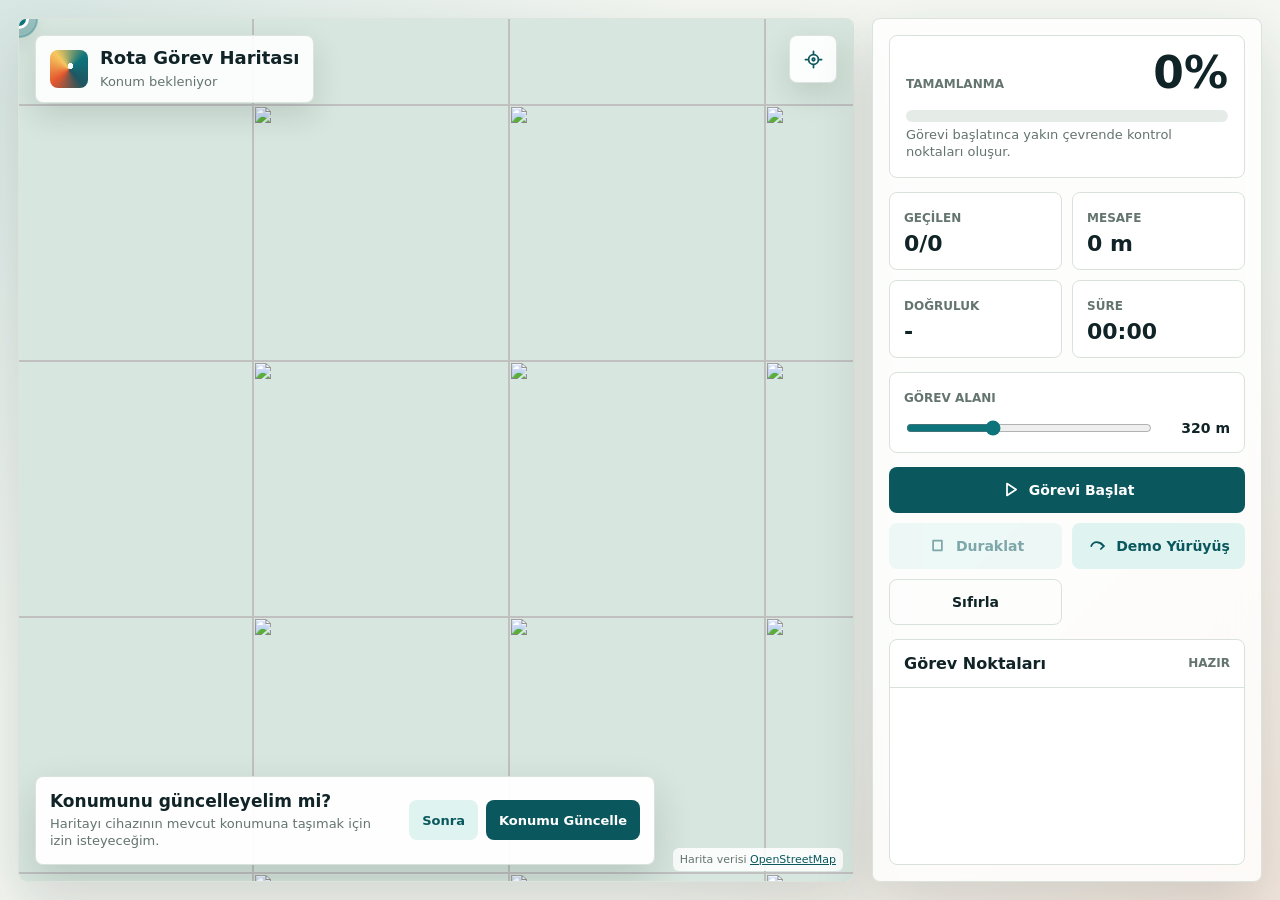
==== index.html @ 33045445 "Build route mission map prototype" ====
<!doctype html>
<html lang="tr">
  <head>
    <meta charset="UTF-8" />
    <meta name="viewport" content="width=device-width, initial-scale=1.0" />
    <meta name="theme-color" content="#0d4f55" />
    <title>Rota Görev Haritası</title>
    <link rel="manifest" href="manifest.webmanifest" />
    <link rel="stylesheet" href="styles.css" />
  </head>
  <body>
    <main class="app-shell">
      <section class="map-stage" aria-label="Görev haritası">
        <div class="map-topbar">
          <div class="brand">
            <span class="brand-mark" aria-hidden="true"></span>
            <div>
              <h1>Rota Görev Haritası</h1>
              <p id="statusText">Konum bekleniyor</p>
            </div>
          </div>
          <button class="icon-button" id="recenterButton" type="button" title="Konuma odaklan" aria-label="Konuma odaklan">
            <svg viewBox="0 0 24 24" aria-hidden="true">
              <path d="M12 2.75v2.4M12 18.85v2.4M21.25 12h-2.4M5.15 12h-2.4" />
              <circle cx="12" cy="12" r="5.6" />
              <circle cx="12" cy="12" r="1.45" />
            </svg>
          </button>
        </div>

        <div class="map" id="map">
          <div class="tile-layer" id="tileLayer"></div>
          <svg class="route-layer" id="routeLayer" aria-hidden="true"></svg>
          <div class="mission-layer" id="missionLayer" aria-hidden="true"></div>
          <div class="accuracy-ring" id="accuracyRing"></div>
          <div class="location-dot" id="locationDot" aria-hidden="true"></div>
          <div class="location-prompt" id="locationPrompt" role="dialog" aria-labelledby="locationPromptTitle">
            <div>
              <h2 id="locationPromptTitle">Konumunu güncelleyelim mi?</h2>
              <p>Haritayı cihazının mevcut konumuna taşımak için izin isteyeceğim.</p>
            </div>
            <div class="prompt-actions">
              <button class="secondary-button" id="dismissLocationButton" type="button">Sonra</button>
              <button class="primary-button" id="updateLocationButton" type="button">Konumu Güncelle</button>
            </div>
          </div>
          <div class="map-attribution">
            Harita verisi <a href="https://www.openstreetmap.org/copyright" target="_blank" rel="noreferrer">OpenStreetMap</a>
          </div>
        </div>
      </section>

      <aside class="control-panel" aria-label="Görev kontrol paneli">
        <div class="progress-card">
          <div class="progress-copy">
            <span>Tamamlanma</span>
            <strong id="progressValue">0%</strong>
          </div>
          <div class="progress-track" aria-hidden="true">
            <div class="progress-fill" id="progressFill"></div>
          </div>
          <p id="progressHint">Görevi başlatınca yakın çevrende kontrol noktaları oluşur.</p>
        </div>

        <div class="stats-grid">
          <div class="stat">
            <span>Geçilen</span>
            <strong id="visitedCount">0/0</strong>
          </div>
          <div class="stat">
            <span>Mesafe</span>
            <strong id="distanceValue">0 m</strong>
          </div>
          <div class="stat">
            <span>Doğruluk</span>
            <strong id="accuracyValue">-</strong>
          </div>
          <div class="stat">
            <span>Süre</span>
            <strong id="durationValue">00:00</strong>
          </div>
        </div>

        <div class="mission-settings">
          <label for="missionRadius">Görev alanı</label>
          <div class="range-row">
            <input id="missionRadius" type="range" min="120" max="700" value="320" step="20" />
            <output id="radiusOutput" for="missionRadius">320 m</output>
          </div>
        </div>

        <div class="actions">
          <button class="primary-button" id="startButton" type="button">
            <svg viewBox="0 0 24 24" aria-hidden="true">
              <path d="M8 5.2 18.4 12 8 18.8Z" />
            </svg>
            Görevi Başlat
          </button>
          <button class="secondary-button" id="stopButton" type="button" disabled>
            <svg viewBox="0 0 24 24" aria-hidden="true">
              <path d="M7 6.5h10v11H7Z" />
            </svg>
            Duraklat
          </button>
          <button class="secondary-button" id="demoButton" type="button">
            <svg viewBox="0 0 24 24" aria-hidden="true">
              <path d="M4.8 12.6c2.7-6.1 9-6.1 14.4 0" />
              <path d="m15.8 9.2 3.4 3.4-3.4 3.4" />
            </svg>
            Demo Yürüyüş
          </button>
          <button class="ghost-button" id="resetButton" type="button">Sıfırla</button>
        </div>

        <div class="checkpoint-list">
          <div class="section-title">
            <h2>Görev Noktaları</h2>
            <span id="missionState">Hazır</span>
          </div>
          <ol id="checkpointList"></ol>
        </div>
      </aside>
    </main>

    <script src="app.js"></script>
  </body>
</html>
---- styles.css ----
:root {
  color-scheme: light;
  --bg: #f4f7f2;
  --panel: #ffffff;
  --panel-strong: #e9f2ec;
  --text: #102326;
  --muted: #64746f;
  --line: #d8e1da;
  --accent: #0d747c;
  --accent-strong: #0a575d;
  --accent-soft: #dff3f1;
  --route: #e4572e;
  --visited: #0f9f6e;
  --shadow: 0 24px 60px rgba(28, 46, 39, 0.16);
  --radius: 8px;
  font-family:
    Inter, ui-sans-serif, system-ui, -apple-system, BlinkMacSystemFont, "Segoe UI",
    sans-serif;
}

* {
  box-sizing: border-box;
}

body {
  margin: 0;
  min-height: 100vh;
  overflow-x: hidden;
  background:
    linear-gradient(135deg, rgba(13, 116, 124, 0.12), transparent 32%),
    linear-gradient(315deg, rgba(228, 87, 46, 0.11), transparent 30%),
    var(--bg);
  color: var(--text);
}

button,
input {
  font: inherit;
}

button {
  cursor: pointer;
}

.app-shell {
  display: grid;
  grid-template-columns: minmax(0, 1fr) 390px;
  gap: 18px;
  min-height: 100vh;
  padding: 18px;
}

.map-stage,
.control-panel {
  min-width: 0;
  border: 1px solid rgba(216, 225, 218, 0.92);
  background: rgba(255, 255, 255, 0.78);
  box-shadow: var(--shadow);
  backdrop-filter: blur(18px);
}

.map-stage {
  position: relative;
  overflow: hidden;
  display: grid;
  grid-template-rows: auto minmax(0, 1fr);
  min-height: calc(100vh - 36px);
  border-radius: 8px;
}

.map-topbar {
  position: absolute;
  z-index: 12;
  top: 16px;
  left: 16px;
  right: 16px;
  display: flex;
  align-items: flex-start;
  justify-content: space-between;
  gap: 12px;
  pointer-events: none;
}

.brand {
  display: flex;
  align-items: center;
  gap: 12px;
  max-width: min(420px, calc(100vw - 120px));
  padding: 12px 14px;
  border: 1px solid rgba(216, 225, 218, 0.9);
  border-radius: 8px;
  background: rgba(255, 255, 255, 0.9);
  box-shadow: 0 12px 30px rgba(31, 48, 43, 0.14);
  pointer-events: auto;
}

.brand-mark {
  width: 38px;
  height: 38px;
  flex: 0 0 auto;
  border-radius: 8px;
  background:
    radial-gradient(circle at 54% 42%, #fff 0 9%, transparent 10%),
    conic-gradient(from 230deg, var(--route), #f6c85f, var(--accent), #1f5560, var(--route));
}

h1,
h2,
p {
  margin: 0;
}

h1 {
  font-size: 18px;
  line-height: 1.15;
  letter-spacing: 0;
}

.brand p,
.progress-card p {
  margin-top: 4px;
  color: var(--muted);
  font-size: 13px;
  line-height: 1.35;
}

.icon-button {
  display: grid;
  place-items: center;
  width: 48px;
  height: 48px;
  border: 1px solid rgba(216, 225, 218, 0.9);
  border-radius: 8px;
  background: rgba(255, 255, 255, 0.92);
  color: var(--accent-strong);
  box-shadow: 0 12px 30px rgba(31, 48, 43, 0.14);
  pointer-events: auto;
}

svg {
  width: 21px;
  height: 21px;
  fill: none;
  stroke: currentColor;
  stroke-width: 2;
  stroke-linecap: round;
  stroke-linejoin: round;
}

.map {
  position: relative;
  grid-row: 1 / -1;
  height: 100%;
  min-height: 540px;
  overflow: hidden;
  background: #d7e6de;
  isolation: isolate;
}

.tile-layer,
.route-layer,
.mission-layer,
.accuracy-ring,
.location-dot {
  position: absolute;
  inset: 0;
}

.tile {
  position: absolute;
  width: 256px;
  height: 256px;
  user-select: none;
}

.route-layer {
  z-index: 4;
  width: 100%;
  height: 100%;
  pointer-events: none;
}

.mission-layer {
  z-index: 5;
  pointer-events: none;
}

.checkpoint-pin {
  position: absolute;
  display: grid;
  place-items: center;
  width: 30px;
  height: 30px;
  border: 2px solid #fff;
  border-radius: 50%;
  background: #1f5560;
  color: #fff;
  box-shadow: 0 8px 22px rgba(24, 38, 36, 0.23);
  font-size: 12px;
  font-weight: 800;
  transform: translate(-50%, -50%);
}

.checkpoint-pin.visited {
  background: var(--visited);
}

.checkpoint-pin.active {
  outline: 4px solid rgba(228, 87, 46, 0.24);
  background: var(--route);
}

.accuracy-ring {
  z-index: 6;
  width: 38px;
  height: 38px;
  border: 2px solid rgba(13, 116, 124, 0.28);
  border-radius: 50%;
  background: rgba(13, 116, 124, 0.11);
  transform: translate(-50%, -50%);
  pointer-events: none;
}

.location-dot {
  z-index: 7;
  width: 20px;
  height: 20px;
  border: 3px solid #fff;
  border-radius: 50%;
  background: var(--accent);
  box-shadow: 0 0 0 8px rgba(13, 116, 124, 0.2), 0 10px 24px rgba(16, 35, 38, 0.25);
  transform: translate(-50%, -50%);
  pointer-events: none;
}

.map-attribution {
  position: absolute;
  z-index: 10;
  right: 10px;
  bottom: 10px;
  padding: 5px 7px;
  border-radius: 6px;
  background: rgba(255, 255, 255, 0.88);
  color: var(--muted);
  font-size: 11px;
}

.map-attribution a {
  color: var(--accent-strong);
}

.location-prompt {
  position: absolute;
  z-index: 11;
  left: 16px;
  bottom: 16px;
  display: grid;
  grid-template-columns: minmax(0, 1fr) auto;
  align-items: center;
  gap: 16px;
  width: min(620px, calc(100% - 32px));
  padding: 14px;
  border: 1px solid rgba(216, 225, 218, 0.94);
  border-radius: 8px;
  background: rgba(255, 255, 255, 0.94);
  box-shadow: 0 16px 38px rgba(31, 48, 43, 0.16);
}

.location-prompt.is-hidden {
  display: none;
}

.location-prompt h2 {
  font-size: 17px;
}

.location-prompt p {
  margin-top: 4px;
  color: var(--muted);
  font-size: 13px;
  line-height: 1.35;
}

.prompt-actions {
  display: flex;
  gap: 8px;
}

.prompt-actions button {
  min-height: 40px;
  padding: 0 12px;
  border-radius: 8px;
  border: 1px solid transparent;
  font-size: 13px;
  font-weight: 800;
}

.control-panel {
  display: flex;
  flex-direction: column;
  gap: 14px;
  min-height: calc(100vh - 36px);
  padding: 16px;
  border-radius: 8px;
  overflow: hidden;
}

.progress-card,
.stat,
.mission-settings,
.checkpoint-list {
  max-width: 100%;
  border: 1px solid var(--line);
  border-radius: 8px;
  background: var(--panel);
}

.progress-card {
  padding: 16px;
}

.progress-copy {
  display: flex;
  align-items: baseline;
  justify-content: space-between;
  gap: 16px;
}

.progress-copy span,
.stat span,
.mission-settings label,
.section-title span {
  color: var(--muted);
  font-size: 12px;
  font-weight: 700;
  text-transform: uppercase;
}

.progress-copy strong {
  font-size: 44px;
  line-height: 0.95;
}

.progress-track {
  overflow: hidden;
  height: 12px;
  margin-top: 16px;
  border-radius: 999px;
  background: #e5ece7;
}

.progress-fill {
  width: 0%;
  height: 100%;
  border-radius: inherit;
  background: linear-gradient(90deg, var(--accent), var(--visited), #f3ba4d);
  transition: width 280ms ease;
}

.stats-grid {
  display: grid;
  grid-template-columns: repeat(2, minmax(0, 1fr));
  gap: 10px;
}

.stat {
  padding: 14px;
}

.stat strong {
  display: block;
  margin-top: 7px;
  font-size: 22px;
  line-height: 1;
}

.mission-settings {
  padding: 14px;
}

.range-row {
  display: grid;
  grid-template-columns: 1fr 68px;
  align-items: center;
  gap: 12px;
  margin-top: 12px;
}

input[type="range"] {
  width: 100%;
  accent-color: var(--accent);
}

output {
  color: var(--text);
  font-size: 14px;
  font-weight: 800;
  text-align: right;
}

.actions {
  display: grid;
  grid-template-columns: 1fr 1fr;
  gap: 10px;
}

.actions button {
  display: inline-flex;
  align-items: center;
  justify-content: center;
  gap: 8px;
  min-width: 0;
  min-height: 46px;
  padding: 0 13px;
  border-radius: 8px;
  border: 1px solid transparent;
  font-size: 14px;
  font-weight: 800;
}

.primary-button {
  grid-column: 1 / -1;
  background: var(--accent-strong);
  color: #fff;
}

.secondary-button {
  background: var(--accent-soft);
  color: var(--accent-strong);
}

.ghost-button {
  background: transparent;
  border-color: var(--line) !important;
  color: var(--text);
}

button:disabled {
  cursor: not-allowed;
  opacity: 0.52;
}

.checkpoint-list {
  overflow: hidden;
  flex: 1;
  min-height: 220px;
}

.section-title {
  display: flex;
  align-items: center;
  justify-content: space-between;
  gap: 12px;
  padding: 14px;
  border-bottom: 1px solid var(--line);
}

h2 {
  font-size: 16px;
  line-height: 1.2;
}

ol {
  display: grid;
  gap: 1px;
  max-height: 48vh;
  margin: 0;
  padding: 0;
  overflow: auto;
  list-style: none;
  background: var(--line);
}

li {
  display: grid;
  grid-template-columns: 30px 1fr auto;
  align-items: center;
  gap: 10px;
  padding: 11px 14px;
  background: #fff;
  font-size: 14px;
}

.list-number {
  display: grid;
  place-items: center;
  width: 26px;
  height: 26px;
  border-radius: 50%;
  background: #e7eef0;
  color: #315359;
  font-weight: 800;
}

li.done .list-number {
  background: var(--visited);
  color: #fff;
}

li.active .list-number {
  background: var(--route);
  color: #fff;
}

.distance-pill {
  color: var(--muted);
  font-size: 12px;
  font-weight: 800;
}

@media (max-width: 980px) {
  .app-shell {
    grid-template-columns: 1fr;
    min-height: auto;
  }

  .map-stage {
    min-height: 62vh;
  }

  .control-panel {
    min-height: auto;
  }

  ol {
    max-height: 360px;
  }
}

@media (max-width: 560px) {
  .app-shell {
    gap: 10px;
    width: 100vw;
    max-width: 100vw;
    padding: 10px 0;
    overflow: hidden;
  }

  .map-stage,
  .control-panel {
    width: 100%;
    max-width: 100vw;
    border-right: 0;
    border-left: 0;
    border-radius: 0;
  }

  .control-panel {
    padding: 10px;
  }

  .map-stage {
    min-height: 58vh;
  }

  .map-topbar {
    top: 10px;
    left: 10px;
    right: 10px;
  }

  .brand {
    max-width: calc(100vw - 84px);
    padding: 10px;
  }

  h1 {
    font-size: 16px;
  }

  .brand p {
    font-size: 12px;
  }

  .location-prompt {
    left: 10px;
    bottom: 10px;
    grid-template-columns: 1fr;
    width: calc(100% - 20px);
  }

  .prompt-actions {
    display: grid;
    grid-template-columns: 1fr 1fr;
  }

  .progress-copy strong {
    display: block;
    margin-top: 6px;
    font-size: 34px;
  }

  .progress-copy {
    display: block;
  }

  .stats-grid {
    gap: 8px;
  }

  .stat {
    padding: 12px;
  }

  .stat strong {
    font-size: 20px;
  }

  .actions {
    grid-template-columns: 1fr;
  }

  .primary-button {
    grid-column: auto;
  }
}
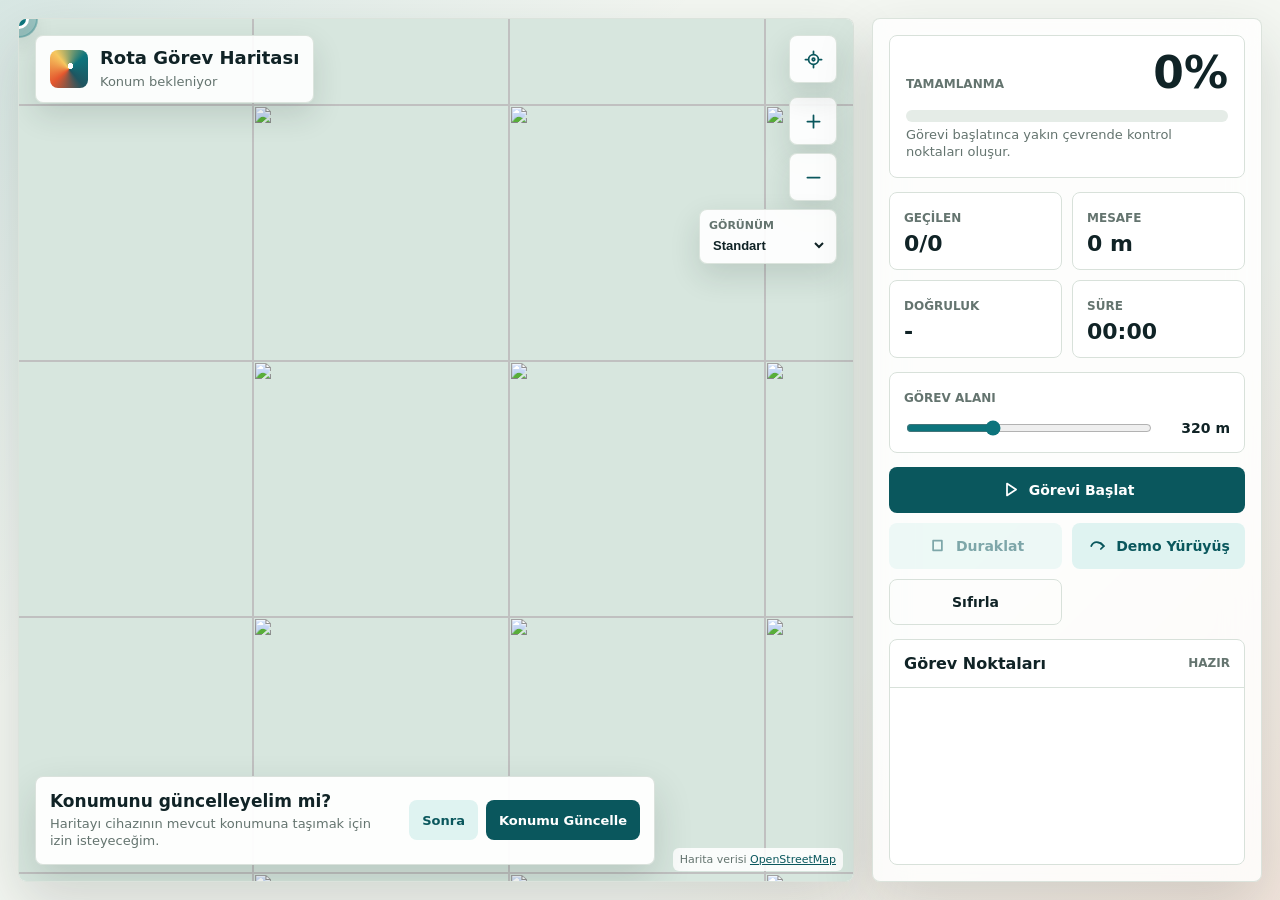
==== commit f45631d5: "Add map zoom and style controls" ====
--- a/index.html
+++ b/index.html
@@ -29,6 +29,26 @@
         </div>
 
         <div class="map" id="map">
+          <div class="map-controls" aria-label="Harita kontrolleri">
+            <button class="icon-button" id="zoomInButton" type="button" title="Yakınlaştır" aria-label="Yakınlaştır">
+              <svg viewBox="0 0 24 24" aria-hidden="true">
+                <path d="M12 5v14M5 12h14" />
+              </svg>
+            </button>
+            <button class="icon-button" id="zoomOutButton" type="button" title="Uzaklaştır" aria-label="Uzaklaştır">
+              <svg viewBox="0 0 24 24" aria-hidden="true">
+                <path d="M5 12h14" />
+              </svg>
+            </button>
+            <label class="map-style-control" for="mapStyleSelect">
+              <span>Görünüm</span>
+              <select id="mapStyleSelect">
+                <option value="standard">Standart</option>
+                <option value="light">Açık</option>
+                <option value="topo">Topografik</option>
+              </select>
+            </label>
+          </div>
           <div class="tile-layer" id="tileLayer"></div>
           <svg class="route-layer" id="routeLayer" aria-hidden="true"></svg>
           <div class="mission-layer" id="missionLayer" aria-hidden="true"></div>
--- a/styles.css
+++ b/styles.css
@@ -137,6 +137,49 @@
   pointer-events: auto;
 }
 
+.map-controls {
+  position: absolute;
+  z-index: 12;
+  top: 78px;
+  right: 16px;
+  display: grid;
+  gap: 8px;
+  width: 138px;
+}
+
+.map-controls .icon-button {
+  width: 48px;
+  height: 48px;
+  justify-self: end;
+}
+
+.map-style-control {
+  display: grid;
+  gap: 5px;
+  padding: 9px;
+  border: 1px solid rgba(216, 225, 218, 0.9);
+  border-radius: 8px;
+  background: rgba(255, 255, 255, 0.92);
+  box-shadow: 0 12px 30px rgba(31, 48, 43, 0.14);
+}
+
+.map-style-control span {
+  color: var(--muted);
+  font-size: 11px;
+  font-weight: 800;
+  text-transform: uppercase;
+}
+
+.map-style-control select {
+  width: 100%;
+  border: 0;
+  background: transparent;
+  color: var(--text);
+  font-size: 13px;
+  font-weight: 800;
+  outline: none;
+}
+
 svg {
   width: 21px;
   height: 21px;
@@ -559,6 +602,12 @@
     right: 10px;
   }
 
+  .map-controls {
+    top: 74px;
+    right: 10px;
+    width: 122px;
+  }
+
   .brand {
     max-width: calc(100vw - 84px);
     padding: 10px;
